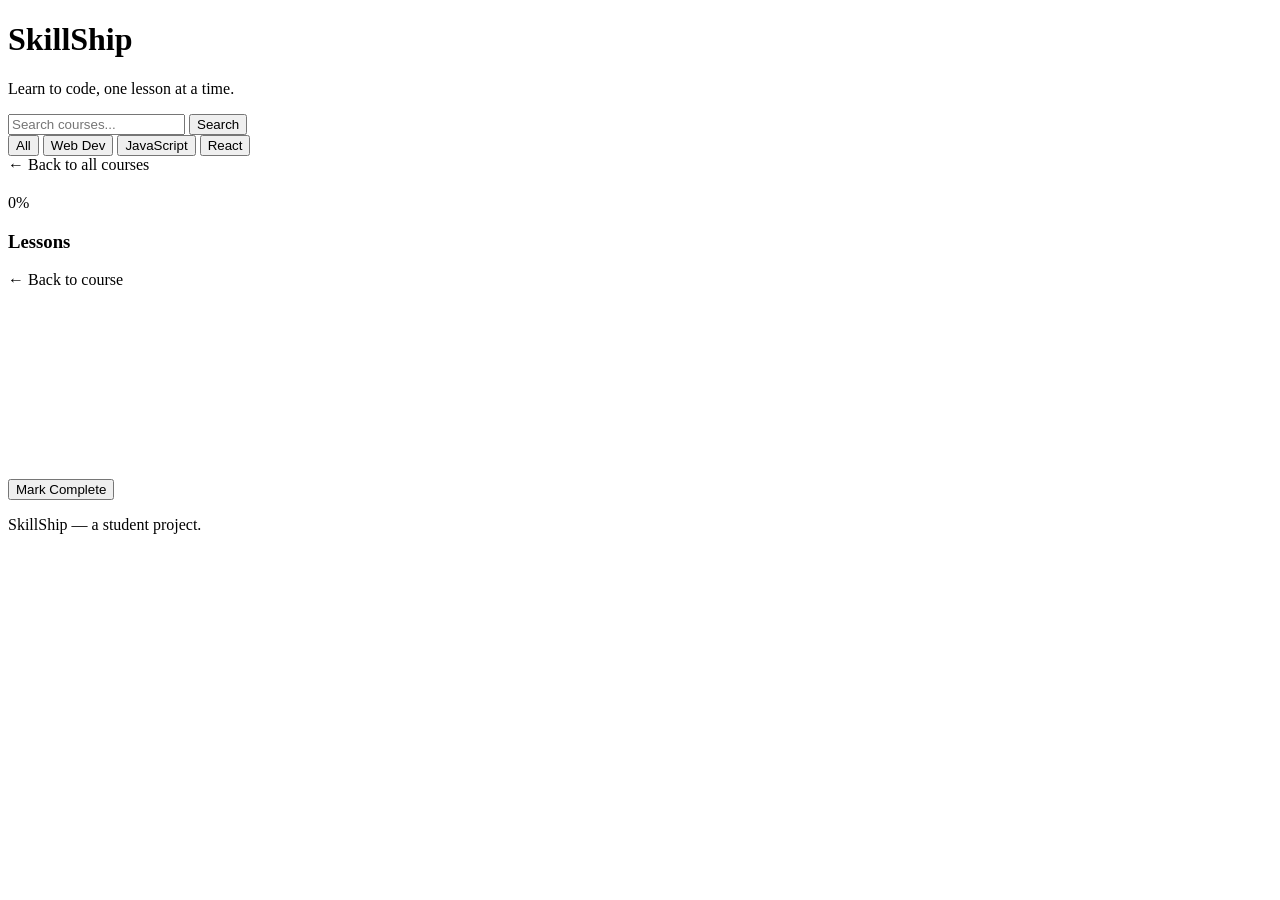
==== index.html @ d7fbc8ed "Add files via upload" ====
<!DOCTYPE html>
<html lang="en">
<head>
    <meta charset="UTF-8">
    <meta name="viewport" content="width=device-width, initial-scale=1.0">
    <title>SkillShip</title>
    <link rel="stylesheet" href="assets/css/skillship.css" />
</head>
<body>
 <!-- The header shows the site name and tagline. It stays visible on both views -->
  <header class="site-header">
    <h1 class="logo">Skill<span class="logo-accent">Ship</span></h1>
    <p class="tagline">Learn to code, one lesson at a time.</p>
  </header>

  <!-- HOME VIEW: the search box, the category buttons, and the grid of course cards -->
  <div id="home-view">

    <!-- The search box does not work yet — a later mission will make it search -->
    <section class="search-row">
      <input class="search-input" type="text" placeholder="Search courses...">
      <button class="green-button">Search</button>
    </section>

    <!-- The category buttons do nothing yet — a later mission will make them filter -->
    <nav class="category-filter">
      <button class="category-button active">All</button>
      <button class="category-button">Web Dev</button>
      <button class="category-button">JavaScript</button>
      <button class="category-button">React</button>
    </nav>

    <!-- This grid starts EMPTY. script.js loops over the courses and fills it in -->
    <main class="course-grid" id="course-grid"></main>

  </div>

  <!-- COURSE VIEW: one course's details. It is hidden until a card is clicked -->
  <div id="course-view" class="hidden">

    <!-- Clicking this takes the student back to the home view -->
    <nav>
      <a class="back-link" id="back-button">← Back to all courses</a>
    </nav>

    <!-- script.js fills in the category, title, and description for the chosen course -->
    <section class="course-header">
      <span class="category-badge" id="detail-category"></span>
      <h2 class="course-title" id="detail-title"></h2>
      <p class="course-description" id="detail-description"></p>
      <div class="progress-row">
        <div class="progress-track">
          <div class="progress-fill" id="course-progress-fill"></div>
        </div>
        <span class="progress-text" id="course-progress-text">0%</span>
      </div>
    </section>

    <!-- script.js fills this list with one row per lesson in the chosen course -->
    <section>
      <h3>Lessons</h3>
      <ol class="lesson-list" id="detail-lesson-list"></ol>
    </section>

  </div>

  <!-- LESSON VIEW: one lesson's video and description. It is hidden until a lesson row is clicked -->
  <div id="lesson-view" class="hidden">

    <!-- Clicking this takes the student back to the course view -->
    <nav>
      <a class="back-link" id="lesson-back-button">← Back to course</a>
    </nav>

    <h2 class="lesson-page-title" id="lesson-title"></h2>

    <div class="video-placeholder">
      <iframe id="lesson-video" width="100%" height="100%" style="border: none;" allowfullscreen></iframe>
    </div>

    <p class="lesson-description" id="lesson-description"></p>

    <button class="green-button" id="complete-button">Mark Complete</button>

  </div>

  <!-- The footer stays at the bottom of both views -->
  <footer class="site-footer">
    <p>SkillShip — a student project.</p>
  </footer>
</body>
<script src="assets/js/data.js"></script>
<script src="assets/js/skillship.js"></script>
</html>
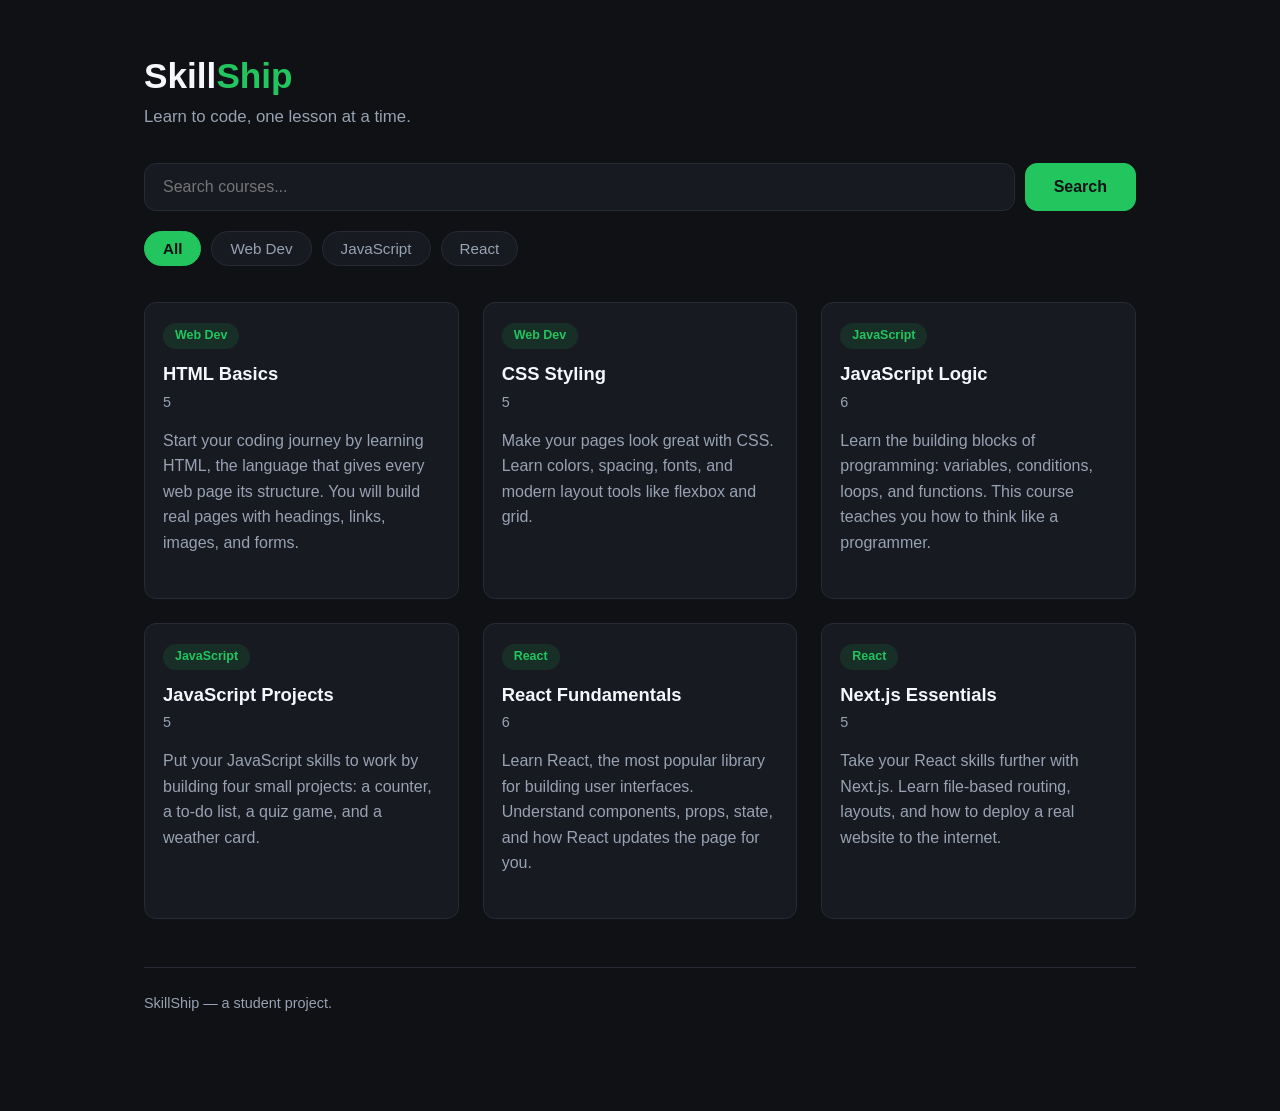
==== commit 9346aa93: "Add files via upload" ====
--- a/index.html
+++ b/index.html
@@ -4,7 +4,7 @@
     <meta charset="UTF-8">
     <meta name="viewport" content="width=device-width, initial-scale=1.0">
     <title>SkillShip</title>
-    <link rel="stylesheet" href="assets/css/skillship.css" />
+    <link rel="stylesheet" href="skillship.css" />
 </head>
 <body>
  <!-- The header shows the site name and tagline. It stays visible on both views -->
@@ -89,6 +89,6 @@
     <p>SkillShip — a student project.</p>
   </footer>
 </body>
-<script src="assets/js/data.js"></script>
-<script src="assets/js/skillship.js"></script>
+<script src="data.js"></script>
+<script src="skillship.js"></script>
 </html>
--- a/skillship.css
+++ b/skillship.css
@@ -0,0 +1,444 @@
+/* ==========================================================
+   SkillShip stylesheet — Checkpoint B (CSS week)
+   One dark theme: near-black background, white text,
+   and one green accent for progress, badges, and buttons.
+   ========================================================== */
+
+/* Our color palette. Naming colors once here lets us reuse them everywhere. */
+:root {
+  --background: #0f1115;
+  --surface: #171a21;
+  --border: #262b35;
+  --text: #f5f7fa;
+  --text-muted: #98a2b3;
+  --accent: #22c55e;
+  --accent-soft: rgba(34, 197, 94, 0.12);
+}
+
+/* Remove the browser's default spacing so every browser starts the same */
+* {
+  box-sizing: border-box;
+  margin: 0;
+  padding: 0;
+}
+
+/* The whole page: dark background, light text, one centered column */
+body {
+  background-color: var(--background);
+  color: var(--text);
+  font-family: -apple-system, BlinkMacSystemFont, "Segoe UI", Roboto,
+    Helvetica, Arial, sans-serif;
+  line-height: 1.6;
+  max-width: 1040px;
+  margin: 0 auto;
+  padding: 48px 24px 96px;
+}
+
+/* Links use the normal text color and no underline — we style them ourselves */
+a {
+  color: inherit;
+  text-decoration: none;
+}
+
+/* ---------- The site header at the top of every page ---------- */
+
+.site-header {
+  margin-bottom: 32px;
+}
+
+.logo {
+  font-size: 2.2rem;
+  font-weight: 800;
+}
+
+/* The "Ship" half of the logo is green */
+.logo-accent {
+  color: var(--accent);
+}
+
+.tagline {
+  color: var(--text-muted);
+  font-size: 1.05rem;
+}
+
+/* The "back" link near the top of the inner pages */
+.back-link {
+  display: inline-block;
+  color: var(--text-muted);
+  font-size: 0.95rem;
+  margin-bottom: 12px;
+  transition: color 0.2s;
+}
+
+.back-link:hover {
+  color: var(--accent);
+}
+
+/* ---------- The search box on the home page ---------- */
+
+.search-row {
+  display: flex;
+  gap: 10px;
+}
+
+.search-input {
+  flex: 1;
+  padding: 14px 18px;
+  font-size: 1rem;
+  color: var(--text);
+  background-color: var(--surface);
+  border: 1px solid var(--border);
+  border-radius: 12px;
+  outline: none;
+  transition: border-color 0.2s;
+}
+
+.search-input:focus {
+  border-color: var(--accent);
+}
+
+/* ---------- The green buttons (Search, Mark as Complete) ---------- */
+
+.green-button {
+  padding: 12px 28px;
+  font-size: 1rem;
+  font-weight: 600;
+  color: #0f1115;
+  background-color: var(--accent);
+  border: 1px solid var(--accent);
+  border-radius: 12px;
+  cursor: pointer;
+  transition: opacity 0.2s;
+}
+
+.green-button:hover {
+  opacity: 0.85;
+}
+
+/* ---------- The category filter buttons on the home page ---------- */
+
+.category-filter {
+  display: flex;
+  flex-wrap: wrap;
+  gap: 10px;
+  margin: 20px 0 36px;
+}
+
+.category-button {
+  padding: 8px 18px;
+  font-size: 0.95rem;
+  color: var(--text-muted);
+  background-color: var(--surface);
+  border: 1px solid var(--border);
+  border-radius: 999px;
+  cursor: pointer;
+  transition: border-color 0.2s, color 0.2s;
+}
+
+.category-button:hover {
+  border-color: var(--accent);
+  color: var(--text);
+}
+
+/* The selected category button is filled green */
+.active {
+  color: #0f1115;
+  background-color: var(--accent);
+  border-color: var(--accent);
+  font-weight: 600;
+}
+
+/* ---------- The grid of course cards on the home page ---------- */
+
+.course-grid {
+  display: grid;
+  grid-template-columns: repeat(3, 1fr);
+  gap: 24px;
+}
+
+/* ---------- One course card ---------- */
+
+.course-card {
+  background-color: var(--surface);
+  border: 1px solid var(--border);
+  border-radius: 12px;
+  overflow: hidden;
+  transition: transform 0.2s, border-color 0.2s;
+}
+
+/* The card lifts up slightly and glows green when you point at it */
+.course-card:hover {
+  transform: translateY(-4px);
+  border-color: var(--accent);
+}
+
+.course-card a {
+  display: block;
+}
+
+.course-thumbnail {
+  display: block;
+  width: 100%;
+}
+
+.course-card-body {
+  padding: 18px;
+}
+
+.course-card h2 {
+  font-size: 1.15rem;
+  margin: 10px 0 2px;
+}
+
+.lesson-count {
+  color: var(--text-muted);
+  font-size: 0.9rem;
+  margin-bottom: 14px;
+}
+
+/* ---------- The small green category badge ---------- */
+
+.category-badge {
+  display: inline-block;
+  padding: 3px 12px;
+  font-size: 0.78rem;
+  font-weight: 600;
+  color: var(--accent);
+  background-color: var(--accent-soft);
+  border-radius: 999px;
+}
+
+/* ---------- The progress bar (a green bar inside a grey track) ---------- */
+
+.progress-row {
+  display: flex;
+  align-items: center;
+  gap: 12px;
+}
+
+.progress-track {
+  flex: 1;
+  height: 8px;
+  background-color: var(--border);
+  border-radius: 999px;
+  overflow: hidden;
+}
+
+/* The fill is stuck at 40% for now — JavaScript will set the real width later */
+.progress-fill {
+  height: 100%;
+  width: 40%;
+  background-color: var(--accent);
+  border-radius: 999px;
+}
+
+.progress-text {
+  font-size: 0.85rem;
+  font-weight: 600;
+  color: var(--text-muted);
+}
+
+/* ---------- The course info at the top of the course page ---------- */
+
+.course-header {
+  margin-bottom: 36px;
+}
+
+.course-title {
+  font-size: 2rem;
+  margin: 12px 0 8px;
+}
+
+.course-description {
+  color: var(--text-muted);
+  max-width: 640px;
+  margin-bottom: 24px;
+}
+
+/* ---------- The lesson list on the course page ---------- */
+
+.lesson-list {
+  list-style: none;
+  display: flex;
+  flex-direction: column;
+  gap: 12px;
+  margin-top: 16px;
+}
+
+/* One lesson row: number circle, title, and duration in a line */
+.lesson-row {
+  display: flex;
+  align-items: center;
+  gap: 16px;
+  padding: 16px 20px;
+  background-color: var(--surface);
+  border: 1px solid var(--border);
+  border-radius: 12px;
+  transition: border-color 0.2s;
+}
+
+.lesson-row:hover {
+  border-color: var(--accent);
+}
+
+.lesson-number {
+  display: flex;
+  align-items: center;
+  justify-content: center;
+  width: 32px;
+  height: 32px;
+  font-size: 0.9rem;
+  font-weight: 700;
+  color: var(--text-muted);
+  background-color: var(--background);
+  border: 1px solid var(--border);
+  border-radius: 999px;
+}
+
+.lesson-row-title {
+  flex: 1;
+  font-weight: 500;
+}
+
+.lesson-duration {
+  color: var(--text-muted);
+  font-size: 0.88rem;
+}
+
+/* ---------- The lesson page: title, video box, and description ---------- */
+
+.lesson-page-title {
+  font-size: 1.7rem;
+  margin-bottom: 20px;
+}
+
+/* The box where the real video will go later */
+.video-placeholder {
+  aspect-ratio: 16 / 9;
+  display: flex;
+  align-items: center;
+  justify-content: center;
+  color: var(--text-muted);
+  background-color: var(--surface);
+  border: 1px solid var(--border);
+  border-radius: 12px;
+  margin-bottom: 20px;
+}
+
+.lesson-description {
+  color: var(--text-muted);
+  max-width: 720px;
+  margin-bottom: 28px;
+}
+
+/* ---------- The Previous / Next lesson buttons ---------- */
+
+.lesson-nav {
+  display: flex;
+  justify-content: space-between;
+  gap: 12px;
+  margin-top: 36px;
+}
+
+.nav-button {
+  padding: 10px 22px;
+  font-size: 0.95rem;
+  background-color: var(--surface);
+  border: 1px solid var(--border);
+  border-radius: 12px;
+  transition: border-color 0.2s;
+}
+
+.nav-button:hover {
+  border-color: var(--accent);
+}
+
+/* A greyed-out button for when there is no previous lesson */
+.disabled {
+  opacity: 0.35;
+}
+
+/* ---------- The certificate box ---------- */
+
+.certificate {
+  text-align: center;
+  padding: 36px 24px;
+  margin-bottom: 36px;
+  background-color: var(--accent-soft);
+  border: 1px solid var(--accent);
+  border-radius: 12px;
+}
+
+.certificate-emoji {
+  font-size: 3rem;
+  line-height: 1;
+  margin-bottom: 10px;
+}
+
+.certificate-title {
+  font-size: 1.5rem;
+  color: var(--accent);
+  margin-bottom: 6px;
+}
+
+.certificate-text {
+  color: var(--text-muted);
+  max-width: 460px;
+  margin: 0 auto;
+}
+
+/* ---------- The footer at the bottom of every page ---------- */
+
+.site-footer {
+  margin-top: 48px;
+  padding-top: 24px;
+  border-top: 1px solid var(--border);
+  color: var(--text-muted);
+  font-size: 0.9rem;
+}
+
+/* ---------- Mobile: the card grid becomes one column on small screens ---------- */
+
+@media (max-width: 600px) {
+  .course-grid {
+    grid-template-columns: 1fr;
+  }
+}
+
+/* ==========================================================
+   Mission 3 additions (JavaScript week)
+   A few small rules the new JavaScript needs.
+   ========================================================== */
+
+/* Anything with this class is hidden. JavaScript adds and removes it
+   to switch between the home view and the course detail view. */
+.hidden {
+  display: none;
+}
+
+/* The cards and the back link are clicked through JavaScript now,
+   so show a pointer cursor to tell the user they are clickable. */
+.course-card {
+  cursor: pointer;
+}
+
+.back-link {
+  cursor: pointer;
+}
+
+/* The short course description shown on each home page card. */
+.card-description {
+  color: var(--text-muted);
+  font-size: 0.92rem;
+}
+
+/* The lesson rows are clicked through JavaScript now, same as course cards. */
+.lesson-row {
+  cursor: pointer;
+}
+
+/* The complete button switches to this look once a lesson is marked done. */
+.green-button.done {
+  background-color: var(--surface);
+  color: var(--accent);
+}
